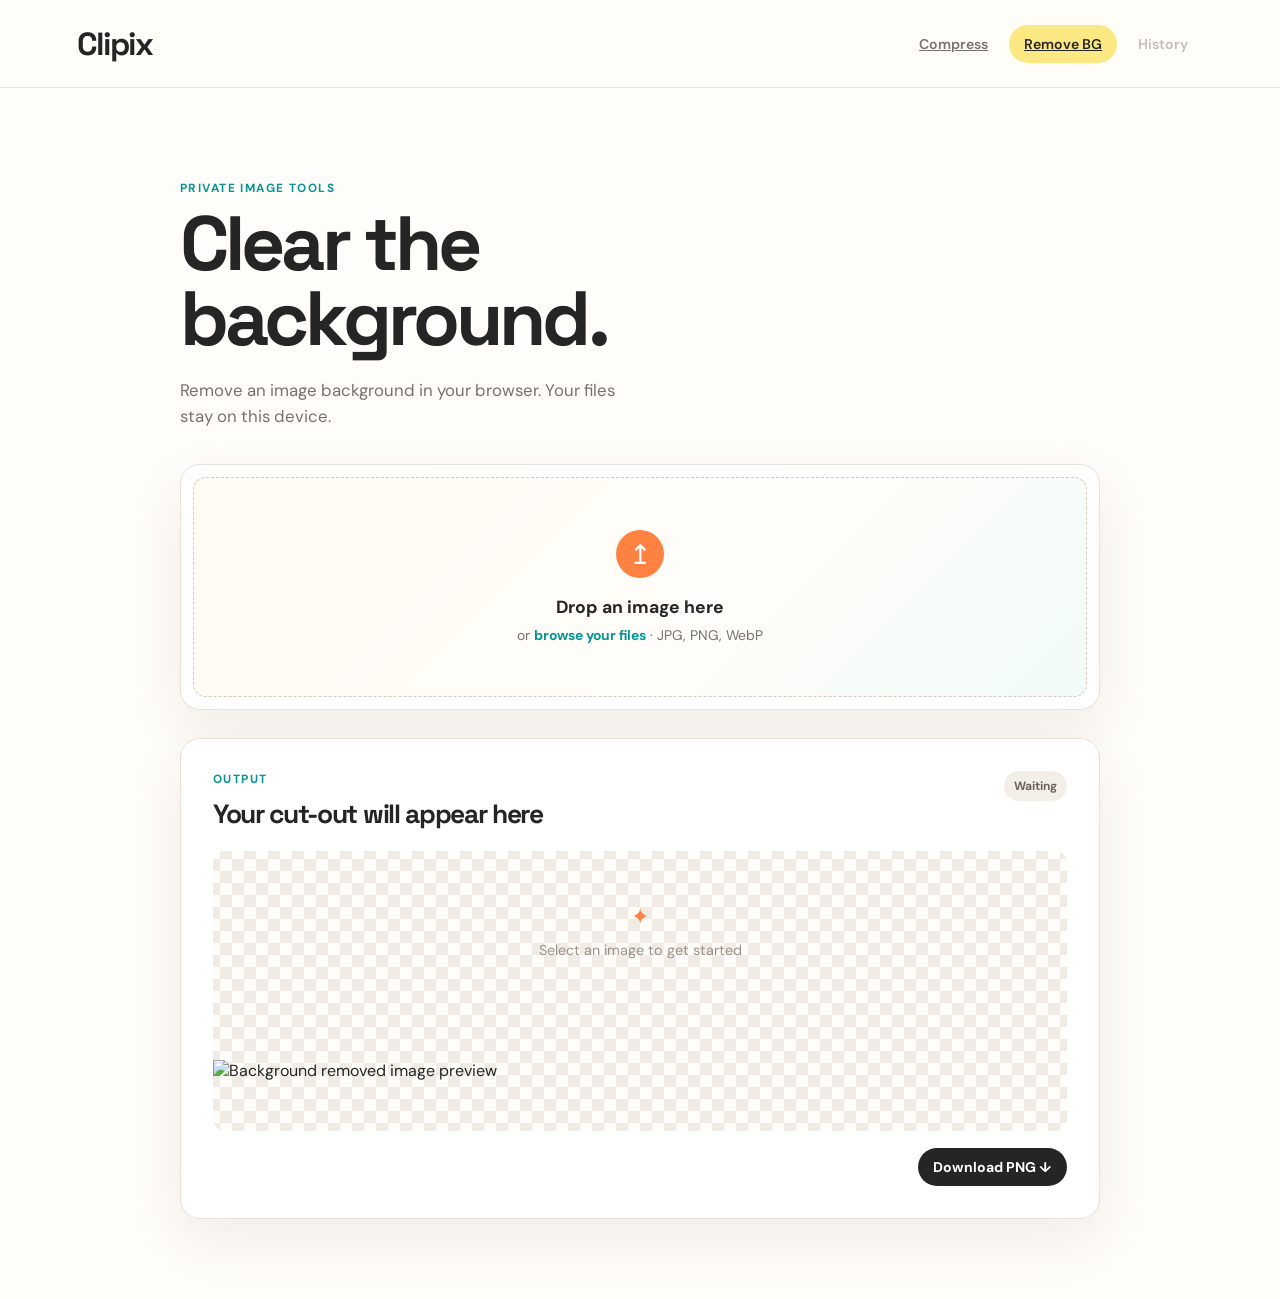
==== html/bgremover.html @ f87c5949 "added background removal feature" ====
<!DOCTYPE html>
<html lang="en">
<head>
    <meta charset="UTF-8">
    <meta name="viewport" content="width=device-width, initial-scale=1.0">
    <title>Remove background · Clipix</title>
    <link rel="preconnect" href="https://fonts.googleapis.com">
    <link rel="preconnect" href="https://fonts.gstatic.com" crossorigin>
    <link href="https://fonts.googleapis.com/css2?family=DM+Sans:wght@400;500;600;700&family=Space+Grotesk:wght@500;600;700&display=swap" rel="stylesheet">
    <link rel="stylesheet" href="../css/style.css">
    <script src="../js/bgremover.js" type="module"></script>
</head>
<body>
  <main class="app-shell">
    <header class="topbar">
      <a class="brand" href="./index.html" aria-label="Clipix home">Clipix</a>
      <nav class="tabs" aria-label="Main navigation">
        <a class="tab" href="./index.html">Compress</a>
        <a class="tab is-active" href="./bgremover.html" aria-current="page">Remove BG</a>
        <button class="tab" type="button" disabled>History</button>
      </nav>
    </header>

    <section class="workspace" aria-labelledby="page-title">
      <div class="intro">
        <p class="eyebrow">Private image tools</p>
        <h1 id="page-title">Clear the background.</h1>
        <p class="lede">Remove an image background in your browser. Your files stay on this device.</p>
      </div>

      <form id="upload-form" class="upload-card">
        <label class="dropzone" id="dropzone" for="pic">
          <span class="drop-icon" aria-hidden="true">↥</span>
          <span class="drop-title">Drop an image here</span>
          <span class="drop-hint">or <span class="browse-link">browse your files</span> · JPG, PNG, WebP</span>
          <input type="file" id="pic" name="pic" accept="image/jpeg,image/png,image/webp">
        </label>
      </form>

      <div class="progress-wrap" id="progress-wrap" hidden>
        <p id="progress-label">Preparing model…</p>
        <progress id="dl" max="1" value="0"></progress>
      </div>
      <p class="file-error" id="error-message" role="alert" hidden></p>

      <section class="result-panel" id="result-panel" aria-live="polite" aria-busy="false">
        <div class="result-heading">
          <div>
            <p class="eyebrow">Output</p>
            <h2 id="result-title">Your cut-out will appear here</h2>
          </div>
          <span class="status-pill" id="status-pill">Waiting</span>
        </div>
        <div class="preview-frame bg-preview">
          <div class="empty-preview" id="empty-preview">
            <span class="empty-mark" aria-hidden="true">✦</span>
            <span>Select an image to get started</span>
          </div>
          <div class="processing-art" id="processing-art" hidden role="status" aria-label="Processing image">
            <div class="brush-stage" aria-hidden="true">
              <span class="brush-glow"></span>
              <span class="brush-stroke brush-stroke-one"></span>
              <span class="brush-stroke brush-stroke-two"></span>
              <span class="brush-stroke brush-stroke-three"></span>
              <span class="floating-pencil">
                <span class="pencil-tip"></span>
                <span class="pencil-body"></span>
                <span class="pencil-band"></span>
                <span class="pencil-eraser"></span>
              </span>
            </div>
            <strong>Making the cut-out</strong>
            <span class="processing-caption" id="processing-caption">Preparing the model…</span>
          </div>
          <img id="result-image" alt="Background removed image preview" hidden>
        </div>
        <div class="result-meta" id="result-meta" hidden>
          <span id="file-name"></span>
          <a class="download-button" id="download-link" download>Download PNG <span aria-hidden="true">↓</span></a>
        </div>
      </section>
    </section>
  </main>
</body>
</html>
---- css/style.css ----
@import url('https://fonts.googleapis.com/css2?family=DM+Sans:wght@400;500;600;700&family=Space+Grotesk:wght@500;600;700&display=swap');

:root {
	--ink: #252525;
	--muted: #77716d;
	--paper: #fffdf9;
	--panel: #ffffff;
	--line: #e9e1da;
	--coral: #ff8243;
	--blush: #ffc0cb;
	--butter: #fce883;
	--teal: #069494;
	--shadow: 0 20px 55px rgba(74, 49, 35, 0.08);
}

* { box-sizing: border-box; }

body {
	min-width: 320px;
	margin: 0;
	color: var(--ink);
	background: var(--paper);
	font-family: 'DM Sans', sans-serif;
}

button, input, select { font: inherit; }

.app-shell { min-height: 100vh; }

.topbar {
	display: flex;
	align-items: center;
	justify-content: space-between;
	min-height: 88px;
	padding: 0 clamp(24px, 6vw, 88px);
	border-bottom: 1px solid var(--line);
	background: rgba(255, 253, 249, 0.9);
}

.brand {
	color: var(--ink);
	font: 700 clamp(1.5rem, 2.5vw, 2rem) 'Space Grotesk', sans-serif;
	letter-spacing: -0.06em;
	text-decoration: none;
}

.tabs { display: flex; gap: 6px; }

.tab {
	border: 0;
	border-radius: 999px;
	padding: 10px 15px;
	color: var(--muted);
	background: transparent;
	cursor: pointer;
	font-size: 0.88rem;
	font-weight: 600;
}

.tab.is-active { color: var(--ink); background: var(--butter); }
.tab:hover { color: var(--ink); background: #fff4c2; }
.tab:disabled { cursor: not-allowed; opacity: 0.45; }

.workspace {
	width: min(100% - 40px, 920px);
	margin: 0 auto;
	padding: clamp(48px, 8vw, 92px) 0 80px;
}

.intro { max-width: 620px; margin-bottom: 34px; }

.eyebrow {
	margin: 0 0 10px;
	color: var(--teal);
	font-size: 0.74rem;
	font-weight: 700;
	letter-spacing: 0.12em;
	text-transform: uppercase;
}

h1, h2 { margin: 0; font-family: 'Space Grotesk', sans-serif; letter-spacing: -0.05em; }
h1 { font-size: clamp(2.25rem, 6vw, 4.8rem); line-height: 0.98; }
.lede { max-width: 450px; margin: 20px 0 0; color: var(--muted); font-size: 1.05rem; line-height: 1.6; }

.upload-card, .result-panel {
	border: 1px solid var(--line);
	border-radius: 20px;
	background: var(--panel);
	box-shadow: var(--shadow);
}

.upload-card { padding: 12px; }
.mode-switch { display: inline-flex; gap: 4px; margin-bottom: 12px; padding: 4px; border: 1px solid var(--line); border-radius: 999px; background: #f7f1eb; }
.mode-button { border: 0; border-radius: 999px; padding: 9px 14px; color: var(--muted); background: transparent; cursor: pointer; font-size: 0.85rem; font-weight: 700; }
.mode-button.is-active { color: var(--ink); background: var(--butter); }
.batch-note { margin: 12px 4px 2px; color: var(--muted); font-size: 0.78rem; }

.controls-card {
	margin-top: 18px;
	padding: clamp(20px, 4vw, 28px);
	border: 1px solid var(--line);
	border-radius: 20px;
	background: var(--panel);
	box-shadow: var(--shadow);
}

.controls-heading { display: flex; align-items: flex-start; justify-content: space-between; gap: 16px; margin-bottom: 22px; }
.controls-heading h2 { font-size: clamp(1.2rem, 3vw, 1.55rem); }
.controls-hint { padding-top: 5px; color: var(--teal); font-size: 0.78rem; font-weight: 700; }
.control-grid { display: grid; grid-template-columns: repeat(2, minmax(0, 1fr)); gap: 24px; }
.slider-control { display: grid; gap: 12px; color: var(--muted); font-size: 0.85rem; font-weight: 600; }
.slider-label { display: flex; align-items: center; justify-content: space-between; gap: 12px; color: var(--ink); font-size: 0.95rem; }
.slider-label output { color: var(--teal); font-variant-numeric: tabular-nums; }
.slider-control input[type="range"] { width: 100%; height: 8px; margin: 2px 0; accent-color: var(--teal); cursor: pointer; }
.slider-scale { display: flex; justify-content: space-between; color: var(--muted); font-size: 0.72rem; font-weight: 500; }
.format-control { display: grid; align-content: start; gap: 12px; color: var(--muted); font-size: 0.85rem; font-weight: 600; }
.format-badge { border-radius: 999px; padding: 4px 8px; color: var(--teal); background: #e8f6f3; font-size: 0.68rem; font-weight: 700; letter-spacing: 0.02em; }
.select-wrap { position: relative; display: block; }
.select-wrap::after { position: absolute; top: 50%; right: 15px; width: 7px; height: 7px; border-right: 1.5px solid var(--ink); border-bottom: 1.5px solid var(--ink); content: ''; pointer-events: none; transform: translateY(-65%) rotate(45deg); }
.format-control select { width: 100%; min-height: 44px; appearance: none; border: 1px solid #d9cec5; border-radius: 12px; padding: 0 42px 0 13px; color: var(--ink); background: #fffdf9; cursor: pointer; font-size: 0.9rem; font-weight: 600; }
.format-control select:hover { border-color: var(--teal); background: #f7fcfa; }
.format-control select:focus-visible { outline: 3px solid rgba(6, 148, 148, 0.22); outline-offset: 2px; border-color: var(--teal); }
.format-help { color: var(--muted); font-size: 0.74rem; font-weight: 500; line-height: 1.4; }

.dropzone {
	display: flex;
	min-height: 220px;
	flex-direction: column;
	align-items: center;
	justify-content: center;
	border: 1.5px dashed #d5c9c0;
	border-radius: 13px;
	background: linear-gradient(135deg, #fffaf2, #fffdf9 55%, #f1fbf8);
	cursor: pointer;
	transition: border-color 180ms ease, transform 180ms ease, background 180ms ease;
}

.dropzone:hover, .dropzone.is-dragging { border-color: var(--teal); background: #f0faf7; transform: translateY(-2px); }
.dropzone input { position: absolute; width: 1px; height: 1px; opacity: 0; }
.drop-icon { display: grid; width: 48px; height: 48px; place-items: center; margin-bottom: 18px; border-radius: 50%; color: #fff; background: var(--coral); font-size: 1.7rem; }
.drop-title { font-size: 1.1rem; font-weight: 700; }
.drop-hint { margin-top: 8px; color: var(--muted); font-size: 0.87rem; }
.browse-link { color: var(--teal); font-weight: 700; }

.result-panel { margin-top: 28px; padding: clamp(20px, 4vw, 32px); }
.batch-panel { margin-top: 28px; padding: clamp(20px, 4vw, 32px); border: 1px solid var(--line); border-radius: 20px; background: var(--panel); box-shadow: var(--shadow); }
.batch-list { display: grid; gap: 10px; }
.batch-row { display: grid; grid-template-columns: minmax(0, 1fr) auto auto; align-items: center; gap: 14px; padding: 14px; border: 1px solid var(--line); border-radius: 12px; background: #fffdf9; }
.batch-file { display: grid; min-width: 0; gap: 4px; }
.batch-file strong { overflow: hidden; text-overflow: ellipsis; white-space: nowrap; }
.batch-file-size, .batch-row-status { color: var(--muted); font-size: 0.78rem; }
.batch-row-status.is-ready { color: var(--teal); font-weight: 700; }
.batch-row-status.is-error { color: #bd5546; font-weight: 700; }
.batch-download { margin-left: 0; padding: 7px 11px; font-size: 0.78rem; }
.result-heading { display: flex; align-items: flex-start; justify-content: space-between; gap: 16px; margin-bottom: 20px; }
.batch-actions { display: flex; align-items: center; gap: 10px; flex-wrap: wrap; justify-content: flex-end; }
h2 { max-width: 520px; font-size: clamp(1.2rem, 3vw, 1.65rem); }
.status-pill { flex: 0 0 auto; border-radius: 999px; padding: 7px 10px; color: #6b625b; background: #f4eee8; font-size: 0.75rem; font-weight: 700; }
.status-pill.is-processing { color: #8a6610; background: var(--butter); }
.status-pill.is-ready { color: #fff; background: var(--teal); }
.status-pill.is-error { color: #fff; background: #bd5546; }

.preview-frame { position: relative; display: grid; min-height: 280px; place-items: center; overflow: hidden; border-radius: 12px; background: #f7f1eb; }
.empty-preview { display: grid; place-items: center; gap: 10px; color: #9b9189; font-size: 0.9rem; }
.empty-preview[hidden] { display: none; }
.empty-mark { color: var(--coral); font-size: 1.4rem; }
.processing-art { position: absolute; inset: 0; z-index: 1; display: grid; align-content: center; justify-items: center; gap: 8px; color: var(--ink); background: rgba(255, 253, 249, 0.12); text-align: center; }
.processing-art[hidden] { display: none; }
.processing-art strong { font: 600 1rem 'Space Grotesk', sans-serif; letter-spacing: -0.02em; }
.processing-caption { color: var(--muted); font-size: 0.8rem; }
.brush-stage { position: absolute; inset: 0; overflow: hidden; }
.brush-glow { position: absolute; top: 50%; left: 50%; width: 150px; height: 90px; border-radius: 50%; background: rgba(252, 232, 131, 0.34); filter: blur(20px); transform: translate(-50%, -50%); }
.brush-stroke { position: absolute; top: 50%; left: 50%; width: 175px; height: 58px; border: 3px solid rgba(6, 148, 148, 0.58); border-left-color: transparent; border-bottom-color: transparent; border-radius: 50%; transform: translate(-50%, -50%) rotate(-24deg); animation: brush-orbit 2.8s ease-in-out infinite; }
.brush-stroke-two { width: 145px; height: 105px; border-color: rgba(255, 130, 67, 0.42); border-right-color: transparent; animation-delay: -0.9s; animation-duration: 3.4s; transform: translate(-50%, -50%) rotate(48deg); }
.brush-stroke-three { width: 205px; height: 125px; border-color: rgba(255, 192, 203, 0.7); border-top-color: transparent; animation-delay: -1.7s; animation-duration: 4s; transform: translate(-50%, -50%) rotate(-55deg); }
.floating-pencil { position: absolute; top: 50%; left: 50%; width: 112px; height: 25px; filter: drop-shadow(0 8px 5px rgba(74, 49, 35, 0.18)); transform: translate(-50%, -50%) rotate(-30deg); }
.pencil-body { position: absolute; top: 0; left: 18px; width: 70px; height: 25px; border-radius: 4px 2px 2px 4px; background: linear-gradient(180deg, #ff9b64, #f36d3b); }
.pencil-body::after { position: absolute; top: 5px; left: 10px; width: 50px; height: 3px; border-radius: 3px; background: rgba(255, 255, 255, 0.35); content: ''; }
.pencil-tip { position: absolute; top: 0; left: 0; width: 0; height: 0; border-top: 12.5px solid transparent; border-bottom: 12.5px solid transparent; border-right: 22px solid #e6c9a8; }
.pencil-tip::after { position: absolute; top: -3px; left: 16px; width: 0; height: 0; border-top: 3px solid transparent; border-bottom: 3px solid transparent; border-right: 7px solid #393333; content: ''; }
.pencil-band { position: absolute; top: 0; left: 79px; width: 10px; height: 25px; background: var(--butter); }
.pencil-eraser { position: absolute; top: 0; left: 89px; width: 22px; height: 25px; border-radius: 0 6px 6px 0; background: #f5a8ae; }
@keyframes brush-orbit { 0%, 100% { opacity: 0.45; transform: translate(-50%, -50%) rotate(-24deg) scale(0.9); } 50% { opacity: 1; transform: translate(-50%, -50%) rotate(4deg) scale(1.05); } }
#result-image { display: block; width: 100%; max-height: 560px; object-fit: contain; }
.result-meta { display: flex; align-items: center; gap: 12px; margin-top: 17px; color: var(--muted); font-size: 0.88rem; }
#original-size { color: var(--muted); }
#file-size { color: var(--teal); font-weight: 700; }
.download-button { margin-left: auto; border-radius: 999px; padding: 10px 15px; color: #fff; background: var(--ink); font-weight: 700; text-decoration: none; }
.batch-download-all { margin-left: 0; border: 0; cursor: pointer; }
.download-button:hover { background: var(--teal); }

.progress-wrap {
	margin-top: 18px;
	padding: 16px 18px;
	border: 1px solid var(--line);
	border-radius: 14px;
	background: #fffaf2;
}
.progress-wrap p { margin: 0 0 10px; color: var(--muted); font-size: 0.85rem; font-weight: 700; }
.progress-wrap progress { display: block; width: 100%; height: 10px; accent-color: var(--teal); }
.bg-preview { background: repeating-conic-gradient(#f1ebe5 0 25%, #fffdf9 0 50%) 50% / 24px 24px; }
.bg-preview img { max-width: 100%; max-height: 560px; object-fit: contain; }
.file-error { margin: 12px 0 0; color: #bd5546; font-size: 0.85rem; font-weight: 600; }

@media (prefers-reduced-motion: reduce) {
	.brush-stroke, .floating-pencil { animation: none; }
}

@media (max-width: 620px) {
	.topbar { align-items: flex-start; flex-direction: column; gap: 12px; padding-top: 20px; padding-bottom: 18px; }
	.tabs { width: 100%; justify-content: space-between; }
	.tab { padding-inline: 10px; }
	.workspace { width: min(100% - 28px, 920px); padding-top: 48px; }
	.dropzone { min-height: 190px; }
	.result-heading { flex-direction: column; }
	.batch-actions { justify-content: flex-start; }
	.controls-heading { flex-direction: column; gap: 4px; }
	.control-grid { grid-template-columns: 1fr; gap: 20px; }
	.result-meta { align-items: flex-start; flex-wrap: wrap; }
	.download-button { width: 100%; margin-left: 0; text-align: center; }
	.batch-row { grid-template-columns: 1fr auto; }
	.batch-download { grid-column: 1 / -1; }
}

.preview-frame {
    position: relative;
    overflow: hidden;
}

.processing-art {
    position: absolute;
    inset: 0;
    display: grid;
    place-items: center;
    align-content: center;
}

.processing-art[hidden] {
    display: none;
}

.brush-stage {
    position: absolute;
    inset: 0;
    pointer-events: none;
}

.floating-pencil {
    position: absolute;
    left: 8%;
    top: 8%;
    transform: translate(-50%, -50%);
}
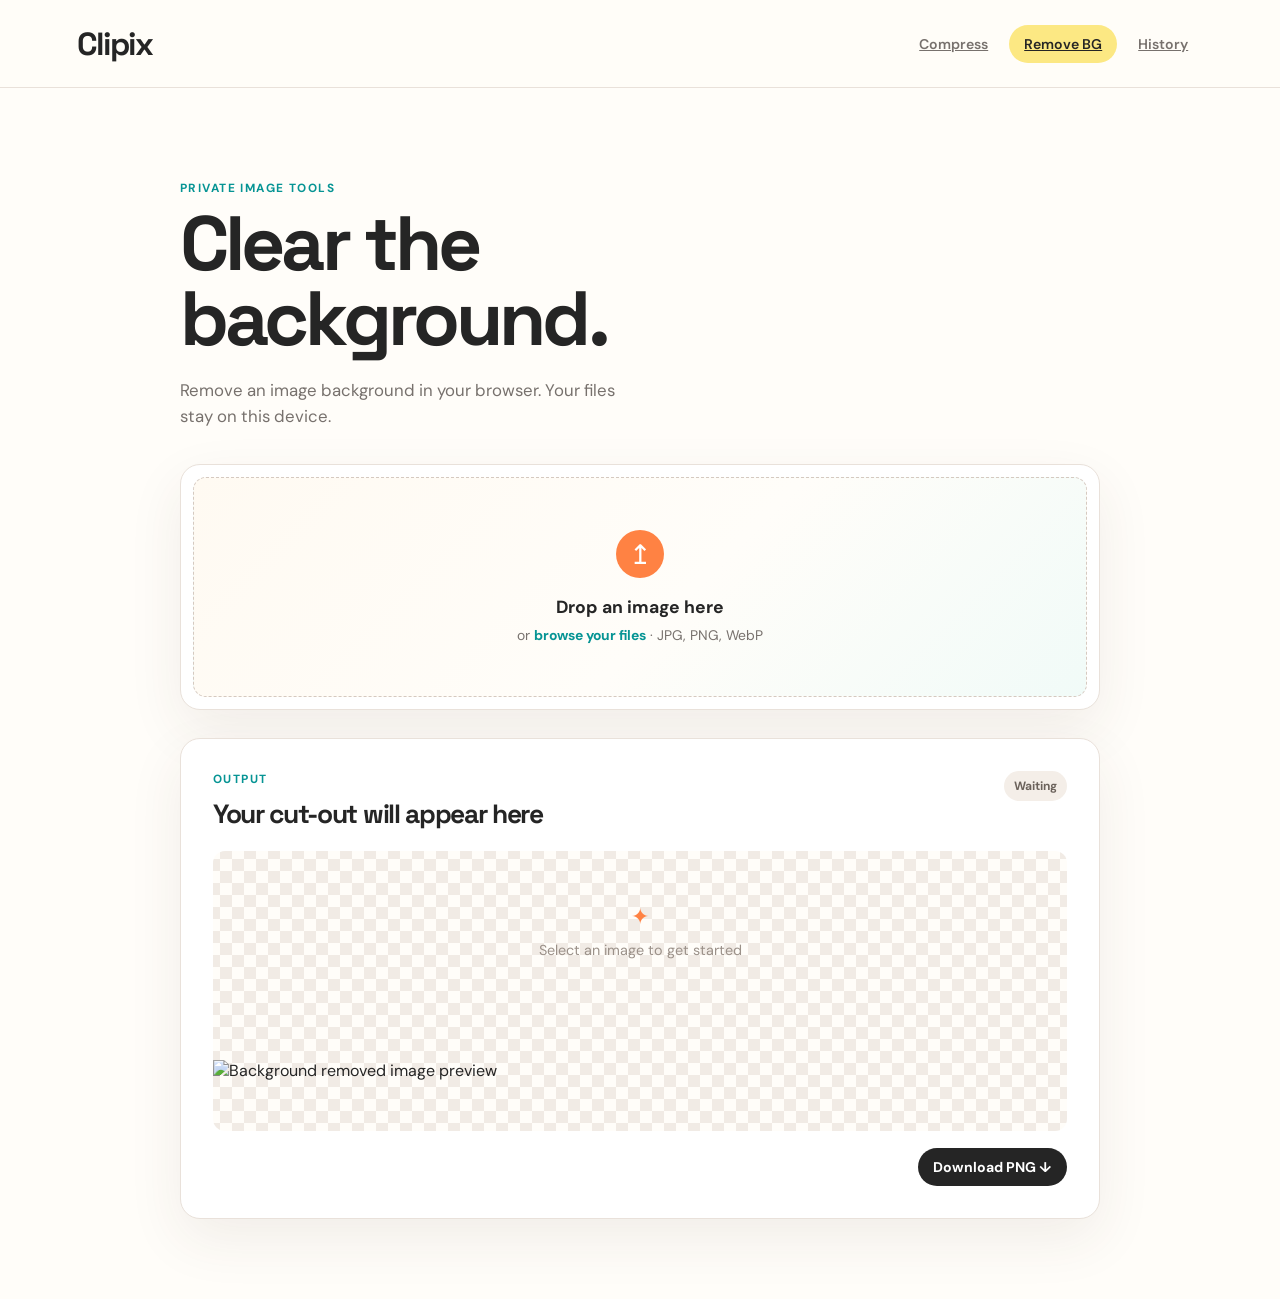
==== commit a375f0e1: "implemented export history functionality" ====
--- a/html/bgremover.html
+++ b/html/bgremover.html
@@ -17,7 +17,8 @@
       <nav class="tabs" aria-label="Main navigation">
         <a class="tab" href="./index.html">Compress</a>
         <a class="tab is-active" href="./bgremover.html" aria-current="page">Remove BG</a>
-        <button class="tab" type="button" disabled>History</button>
+        <a class="tab " href="./history.html" aria-current="page">History</a>
+
       </nav>
     </header>
 
--- a/css/style.css
+++ b/css/style.css
@@ -188,6 +188,21 @@
 .download-button { margin-left: auto; border-radius: 999px; padding: 10px 15px; color: #fff; background: var(--ink); font-weight: 700; text-decoration: none; }
 .batch-download-all { margin-left: 0; border: 0; cursor: pointer; }
 .download-button:hover { background: var(--teal); }
+.history-heading { display: flex; align-items: flex-start; justify-content: space-between; gap: 24px; }
+.history-clear, .history-delete { border: 1px solid var(--line); border-radius: 999px; padding: 10px 15px; color: var(--ink); background: var(--panel); cursor: pointer; font-weight: 700; }
+.history-clear:hover, .history-delete:hover { border-color: var(--coral); color: #bd5546; }
+.history-empty { margin: 0; padding: 40px 20px; border: 1px dashed #d5c9c0; border-radius: 16px; color: var(--muted); text-align: center; }
+.history-grid { display: grid; gap: 16px; }
+.history-card { display: grid; grid-template-columns: 160px minmax(0, 1fr); gap: 20px; padding: 16px; border: 1px solid var(--line); border-radius: 16px; background: var(--panel); box-shadow: var(--shadow); }
+.history-thumb { width: 160px; height: 120px; border-radius: 10px; background: #f7f1eb; object-fit: contain; }
+.history-card-body { display: grid; align-content: center; gap: 10px; min-width: 0; }
+.history-card-heading { display: flex; align-items: baseline; justify-content: space-between; gap: 12px; }
+.history-card h2 { font-size: 1.2rem; }
+.history-card time, .history-details { color: var(--muted); font-size: 0.82rem; }
+.history-details { margin: 0; }
+.history-actions { display: flex; align-items: center; gap: 10px; }
+.history-download { width: auto; margin-left: 0; border: 0; cursor: pointer; font-size: 0.85rem; }
+.history-delete { padding: 9px 13px; font-size: 0.85rem; }
 
 .progress-wrap {
 	margin-top: 18px;
@@ -216,6 +231,11 @@
 	.batch-actions { justify-content: flex-start; }
 	.controls-heading { flex-direction: column; gap: 4px; }
 	.control-grid { grid-template-columns: 1fr; gap: 20px; }
+	.history-heading { flex-direction: column; }
+	.history-clear { align-self: flex-start; }
+	.history-card { grid-template-columns: 1fr; }
+	.history-thumb { width: 100%; height: 180px; }
+	.history-card-heading { align-items: flex-start; flex-direction: column; gap: 4px; }
 	.result-meta { align-items: flex-start; flex-wrap: wrap; }
 	.download-button { width: 100%; margin-left: 0; text-align: center; }
 	.batch-row { grid-template-columns: 1fr auto; }
